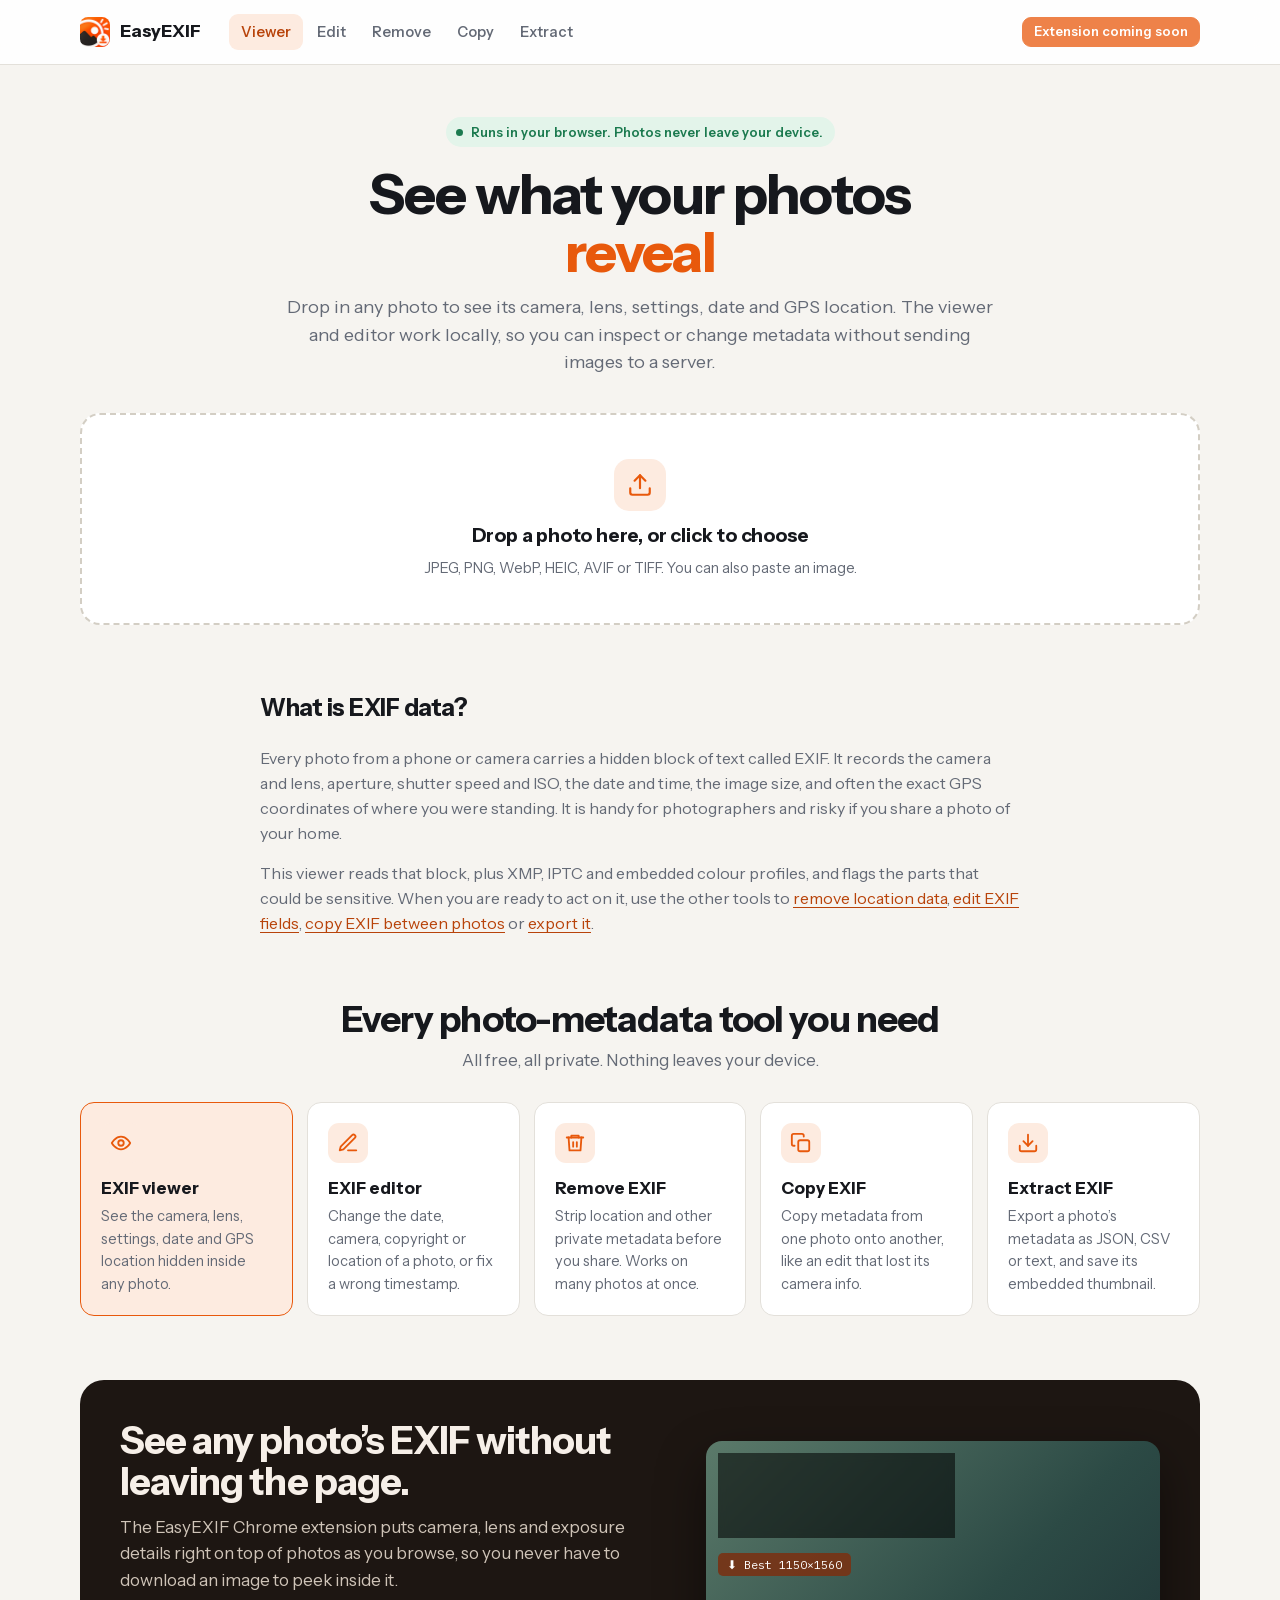
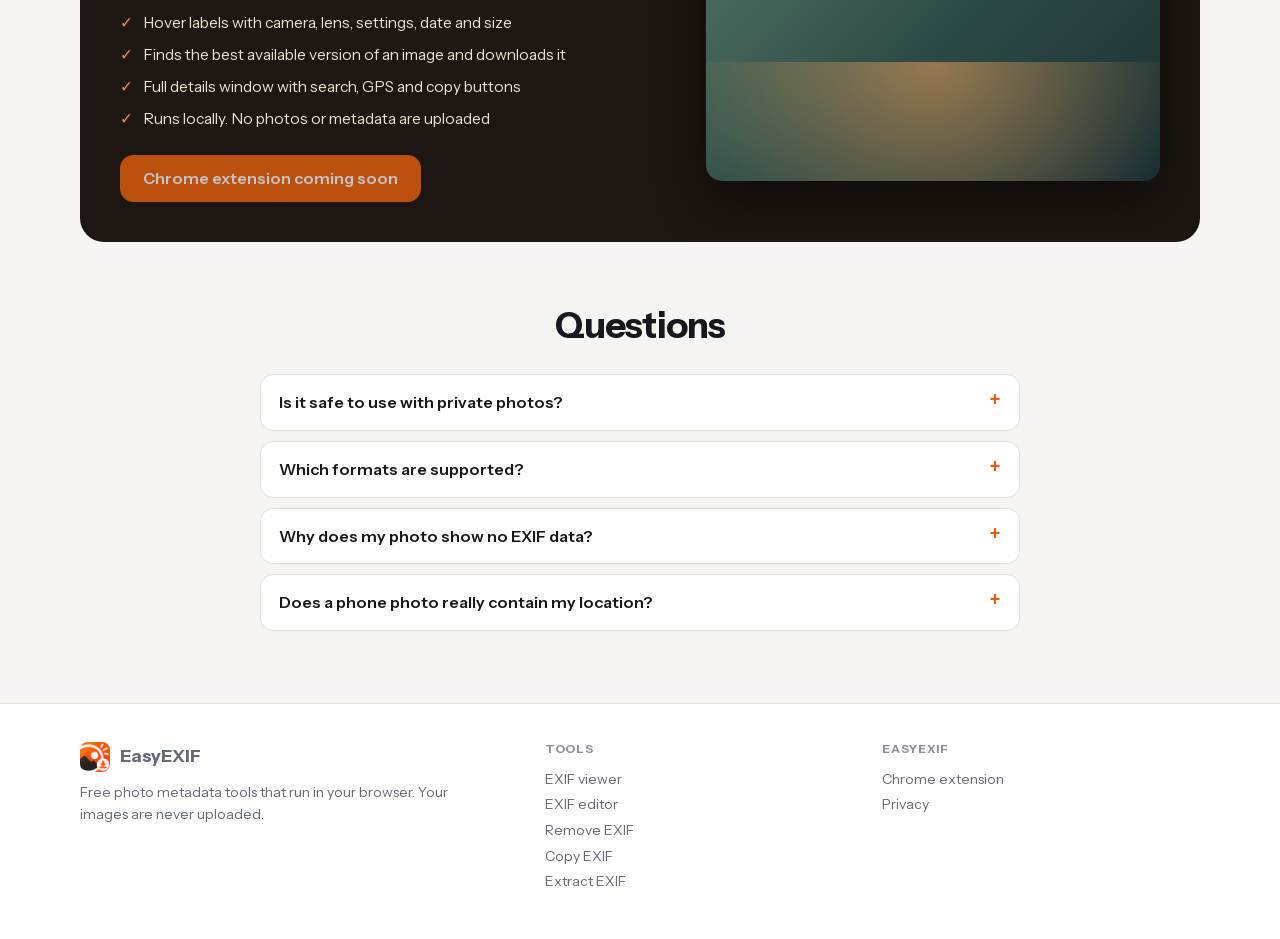
==== index.html @ 64e68ad9 "Add EasyEXIF website: EXIF viewer, editor, remover, copier and extractor Co-Authored-By: Claude Sonn" ====
<!doctype html>
<html lang="en">
<head>
<meta charset="utf-8">
<meta name="viewport" content="width=device-width, initial-scale=1">
<title>EXIF Viewer & Photo Metadata Tools | EasyEXIF</title>
<meta name="description" content="Free online EXIF viewer. Drop in any photo to see its camera, lens, settings, date and GPS location. Then edit, remove, copy or extract metadata. Runs in your browser and never uploads your images.">
<meta property="og:title" content="EasyEXIF: free EXIF viewer and photo metadata tools">
<meta property="og:description" content="View, edit, remove, copy and extract EXIF data in your browser. Your photos are never uploaded.">
<meta property="og:type" content="website">
<link rel="icon" href="favicon.png">
<link rel="stylesheet" href="css/site.css">
<script type="application/ld+json">{"@context":"https://schema.org","@type":"WebApplication","name":"EasyEXIF EXIF Viewer","applicationCategory":"MultimediaApplication","operatingSystem":"Any","offers":{"@type":"Offer","price":"0","priceCurrency":"USD"},"description":"View, edit, remove, copy and extract EXIF metadata from photos entirely in your browser."}</script>
<script type="application/ld+json">{"@context":"https://schema.org","@type":"FAQPage","mainEntity":[
{"@type":"Question","name":"What is EXIF data?","acceptedAnswer":{"@type":"Answer","text":"EXIF (Exchangeable Image File Format) is information a camera or phone stores inside a photo: the device model, lens, exposure settings, the date and time, and often the GPS location where it was taken."}},
{"@type":"Question","name":"Is it safe to upload my photo here?","acceptedAnswer":{"@type":"Answer","text":"Nothing is uploaded. The viewer and editor run locally in your browser, so you can inspect or change metadata without sending images to a server."}},
{"@type":"Question","name":"Why does my photo have no EXIF data?","acceptedAnswer":{"@type":"Answer","text":"Many websites, messaging apps and social networks remove metadata when you upload a picture. Screenshots and edited exports can also lack it."}}]}</script>
</head>
<body data-tool="view">
<div data-site="header"></div>
<main>
  <section class="hero wrap">
    <span class="eyebrow">Runs in your browser. Photos never leave your device.</span>
    <h1>See what your photos <em>reveal</em></h1>
    <p>Drop in any photo to see its camera, lens, settings, date and GPS location. The viewer and editor work locally, so you can inspect or change metadata without sending images to a server.</p>
  </section>

  <section class="wrap tool">
    <div class="drop" id="drop"></div>
    <div id="out" hidden></div>
  </section>

  <section class="block wrap narrow prose">
    <h2>What is EXIF data?</h2>
    <p>Every photo from a phone or camera carries a hidden block of text called EXIF. It records the camera and lens, aperture, shutter speed and ISO, the date and time, the image size, and often the exact GPS coordinates of where you were standing. It is handy for photographers and risky if you share a photo of your home.</p>
    <p>This viewer reads that block, plus XMP, IPTC and embedded colour profiles, and flags the parts that could be sensitive. When you are ready to act on it, use the other tools to <a href="remove.html">remove location data</a>, <a href="edit.html">edit EXIF fields</a>, <a href="copy.html">copy EXIF between photos</a> or <a href="extract.html">export it</a>.</p>
  </section>

  <section class="block" data-site="tools"></section>
  <section class="promo" data-site="promo"></section>

  <section class="block wrap narrow">
    <div class="section-title"><h2>Questions</h2></div>
    <div class="faq">
      <details><summary>Is it safe to use with private photos?</summary><p>Yes. The viewer and editor work locally in your browser, so you can inspect or change metadata without sending images to a server. You can even disconnect from the internet after the page loads and everything keeps working.</p></details>
      <details><summary>Which formats are supported?</summary><p>You can view metadata in JPEG, PNG, WebP, TIFF, HEIC and AVIF files. Editing, removing and copying work on JPEG, PNG and WebP.</p></details>
      <details><summary>Why does my photo show no EXIF data?</summary><p>Many websites, messaging apps and social networks remove metadata when you upload a picture, and screenshots never have camera data. If you saved the photo from a website, the original may have been stripped before it reached you.</p></details>
      <details><summary>Does a phone photo really contain my location?</summary><p>If location services are on for your camera app, yes: the latitude and longitude are written into the file. The viewer shows it and offers a one-click way to remove it.</p></details>
    </div>
  </section>
</main>
<div data-site="footer"></div>
<script src="js/exif-core.js"></script>
<script src="js/site.js"></script>
<script src="js/viewer.js"></script>
</body>
</html>
---- css/site.css ----
@font-face { font-family: "Instrument Sans"; src: url("../fonts/InstrumentSans-var.woff2") format("woff2"); font-weight: 400 700; font-style: normal; font-display: swap; }
@font-face { font-family: "IBM Plex Mono"; src: url("../fonts/IBMPlexMono-400.woff2") format("woff2"); font-weight: 400; font-style: normal; font-display: swap; }

:root {
  color-scheme: light dark;
  --ink: #16181d; --muted: #646a76; --faint: #8b909b; --line: #e3e0da; --paper: #ffffff; --canvas: #f6f4f0; --raised: #faf8f4;
  --accent: #e8590c; --accent-hover: #d14f08; --accent-soft: #fdebe0; --accent-ink: #b8430a;
  --ok: #1b7a4f; --ok-soft: #e3f4ea; --warn: #a8670a; --warn-soft: #fbefd5; --bad: #b3261e; --bad-soft: #fde7e5;
  --font: "Instrument Sans", system-ui, -apple-system, "Segoe UI", sans-serif;
  --mono: "IBM Plex Mono", ui-monospace, "SF Mono", Menlo, monospace;
  --radius: 14px;
  --shadow: 0 1px 2px rgba(22, 24, 29, .05), 0 8px 24px rgba(22, 24, 29, .06);
}
@media (prefers-color-scheme: dark) {
  :root {
    --ink: #f1efe9; --muted: #aaa89f; --faint: #7f7d76; --line: #2f2e2b; --paper: #1b1a18; --canvas: #121110; --raised: #232220;
    --accent: #f06a1f; --accent-hover: #ff7d36; --accent-soft: #3a2316; --accent-ink: #ff9a5c;
    --ok: #55c58c; --ok-soft: #153324; --warn: #e6b24d; --warn-soft: #382b10; --bad: #ff8a80; --bad-soft: #3a1b18;
    --shadow: 0 1px 2px rgba(0, 0, 0, .3), 0 8px 24px rgba(0, 0, 0, .35);
  }
}

* { box-sizing: border-box; }
[hidden] { display: none !important; }
html { scroll-behavior: smooth; }
body { margin: 0; background: var(--canvas); color: var(--ink); font: 16px/1.55 var(--font); -webkit-font-smoothing: antialiased; }
img { max-width: 100%; display: block; }
a { color: var(--accent-ink); text-underline-offset: 3px; }
a:hover { color: var(--accent); }
:focus-visible { outline: 2px solid var(--accent); outline-offset: 2px; border-radius: 6px; }
button, input, select, textarea { font: inherit; color: inherit; }
.wrap { width: min(1120px, 100% - 32px); margin-inline: auto; }
.narrow { width: min(760px, 100% - 32px); margin-inline: auto; }
.mono { font-family: var(--mono); }
.sr-only { position: absolute; width: 1px; height: 1px; overflow: hidden; clip: rect(0 0 0 0); white-space: nowrap; }

/* ---------- header / footer */
.site-header { position: sticky; top: 0; z-index: 20; background: color-mix(in srgb, var(--paper) 88%, transparent); backdrop-filter: blur(12px); border-bottom: 1px solid var(--line); }
.site-header .wrap { display: flex; align-items: center; gap: 20px; min-height: 64px; }
.brand { display: flex; align-items: center; gap: 10px; font-weight: 700; font-size: 18px; color: var(--ink); text-decoration: none; letter-spacing: -.01em; }
.brand img { width: 30px; height: 30px; border-radius: 8px; }
.nav { display: flex; gap: 2px; margin-left: 8px; flex: 1; overflow-x: auto; scrollbar-width: none; }
.nav a { padding: 7px 12px; border-radius: 9px; color: var(--muted); text-decoration: none; font-size: 14.5px; font-weight: 550; white-space: nowrap; }
.nav a:hover { color: var(--ink); background: var(--raised); }
.nav a[aria-current="page"] { color: var(--accent-ink); background: var(--accent-soft); }
.btn { display: inline-flex; align-items: center; justify-content: center; gap: 8px; padding: 9px 16px; border-radius: 11px; border: 1px solid var(--line); background: var(--paper); color: var(--ink); font-weight: 600; font-size: 14.5px; text-decoration: none; cursor: pointer; line-height: 1.2; }
.btn:hover:not(:disabled) { border-color: var(--accent); background: var(--accent-soft); color: var(--accent-ink); }
.btn:disabled { opacity: .45; cursor: not-allowed; }
.btn.primary { background: var(--accent); border-color: var(--accent); color: #fff; }
.btn.primary:hover:not(:disabled) { background: var(--accent-hover); border-color: var(--accent-hover); color: #fff; }
.btn.small { padding: 6px 11px; font-size: 13px; border-radius: 9px; }
.btn.big { padding: 13px 22px; font-size: 16px; border-radius: 13px; }
.site-footer { margin-top: 72px; border-top: 1px solid var(--line); background: var(--paper); padding: 36px 0 44px; color: var(--muted); font-size: 14px; }
.site-footer .wrap { display: grid; gap: 20px; grid-template-columns: 1.4fr 1fr 1fr; }
.site-footer h4 { margin: 0 0 8px; font-size: 12px; text-transform: uppercase; letter-spacing: .07em; color: var(--faint); }
.site-footer a { display: block; color: var(--muted); text-decoration: none; padding: 2px 0; }
.site-footer a:hover { color: var(--accent-ink); }
.site-footer p { margin: 8px 0 0; max-width: 40ch; }

/* ---------- hero */
.hero { padding: 52px 0 28px; text-align: center; }
.eyebrow { display: inline-flex; align-items: center; gap: 8px; padding: 5px 12px 5px 10px; border-radius: 999px; background: var(--ok-soft); color: var(--ok); font-size: 13px; font-weight: 600; }
.eyebrow::before { content: ""; width: 7px; height: 7px; border-radius: 50%; background: currentColor; }
.hero h1 { margin: 18px auto 12px; max-width: 18ch; font-size: clamp(34px, 6vw, 56px); line-height: 1.04; letter-spacing: -.03em; font-weight: 700; }
.hero h1 em { font-style: normal; color: var(--accent); }
.hero p { margin: 0 auto; max-width: 60ch; color: var(--muted); font-size: 18px; }

/* ---------- dropzone */
.drop { display: grid; place-items: center; text-align: center; gap: 6px; padding: 44px 24px; border: 2px dashed #d3cec4; border-radius: 20px; background: var(--paper); cursor: pointer; transition: border-color .15s, background .15s; }
@media (prefers-color-scheme: dark) { .drop { border-color: #444138; } }
.drop:hover, .drop.over { border-color: var(--accent); background: var(--accent-soft); }
.drop .icon { width: 52px; height: 52px; border-radius: 15px; background: var(--accent-soft); color: var(--accent); display: grid; place-items: center; margin-bottom: 4px; }
.drop strong { font-size: 19px; letter-spacing: -.01em; }
.drop span { color: var(--muted); font-size: 14.5px; }
.drop.compact { padding: 22px 18px; border-radius: 16px; }
.drop.compact .icon { width: 40px; height: 40px; border-radius: 12px; }
.drop.compact strong { font-size: 16px; }
.drop.filled { border-style: solid; border-color: var(--line); cursor: default; }
.drop input { display: none; }
.drop .inner { display: grid; justify-items: center; gap: 6px; width: 100%; }

/* ---------- panels */
.panel { background: var(--paper); border: 1px solid var(--line); border-radius: var(--radius); box-shadow: var(--shadow); }
.panel-pad { padding: 20px; }
.panel h2, .panel h3 { margin: 0 0 4px; letter-spacing: -.01em; }
.muted { color: var(--muted); }
.small { font-size: 13.5px; }
.stack { display: grid; gap: 16px; }
.row { display: flex; flex-wrap: wrap; gap: 10px; align-items: center; }
.tool { margin-top: 8px; }
.notice { padding: 11px 14px; border-radius: 11px; font-size: 14px; background: var(--accent-soft); color: var(--accent-ink); }
.notice.ok { background: var(--ok-soft); color: var(--ok); }
.notice.warn { background: var(--warn-soft); color: var(--warn); }
.notice.bad { background: var(--bad-soft); color: var(--bad); }

/* ---------- viewer */
.viewer { display: grid; grid-template-columns: minmax(280px, 380px) 1fr; gap: 20px; margin-top: 20px; align-items: start; }
.preview { position: sticky; top: 84px; overflow: hidden; }
.preview .frame { background: repeating-conic-gradient(var(--raised) 0 25%, var(--paper) 0 50%) 0 0 / 18px 18px; display: grid; place-items: center; max-height: 380px; }
.preview img { max-height: 380px; width: auto; max-width: 100%; object-fit: contain; }
.preview .meta { padding: 14px 16px 16px; display: grid; gap: 8px; }
.preview .file { font-weight: 650; word-break: break-all; line-height: 1.3; }
.facts { display: grid; gap: 7px; margin: 0; }
.facts div { display: flex; justify-content: space-between; gap: 12px; font-size: 14px; }
.facts dt { color: var(--muted); flex: none; }
.facts dd { margin: 0; text-align: right; font-weight: 550; word-break: break-word; }
.flags { display: grid; gap: 8px; }
.flag { display: grid; grid-template-columns: auto 1fr; gap: 2px 10px; padding: 10px 12px; border-radius: 11px; border: 1px solid var(--line); background: var(--paper); }
.flag b { font-size: 14px; }
.flag span { grid-column: 2; color: var(--muted); font-size: 13px; }
.flag::before { content: ""; width: 9px; height: 9px; border-radius: 50%; margin-top: 6px; background: var(--faint); grid-row: 1; }
.flag.high { border-color: color-mix(in srgb, var(--bad) 40%, var(--line)); background: var(--bad-soft); } .flag.high::before { background: var(--bad); }
.flag.medium { background: var(--warn-soft); border-color: color-mix(in srgb, var(--warn) 35%, var(--line)); } .flag.medium::before { background: var(--warn); }
.flag.low::before { background: var(--faint); }
.results-head { display: flex; flex-wrap: wrap; gap: 10px; align-items: center; justify-content: space-between; padding: 14px 16px; border-bottom: 1px solid var(--line); }
.search { flex: 1 1 200px; min-width: 160px; padding: 8px 12px; border-radius: 10px; border: 1px solid var(--line); background: var(--raised); }
.search:focus { outline: 2px solid var(--accent); border-color: transparent; }
.headline { padding: 18px 20px; border-bottom: 1px solid var(--line); }
.headline .cam { font-size: 22px; font-weight: 700; letter-spacing: -.02em; line-height: 1.2; }
.headline .exp { font-family: var(--mono); color: var(--accent-ink); margin-top: 6px; font-size: 15px; }
.headline .sub { color: var(--muted); font-size: 14px; margin-top: 2px; }
.group { border-bottom: 1px solid var(--line); }
.group:last-child { border-bottom: 0; }
.group h3 { margin: 0; padding: 14px 20px 8px; font-size: 12px; font-weight: 650; text-transform: uppercase; letter-spacing: .07em; color: var(--faint); display: flex; justify-content: space-between; }
.tbl { width: 100%; border-collapse: collapse; }
.tbl th, .tbl td { padding: 7px 20px; text-align: left; font-size: 14px; vertical-align: top; }
.tbl th { width: 40%; font-weight: 500; color: var(--muted); }
.tbl td { font-family: var(--mono); font-size: 13px; word-break: break-word; }
.tbl tr:hover { background: var(--raised); }
.tbl tr[hidden] { display: none; }
.map-link { font-family: var(--font); font-weight: 600; }
.empty { padding: 36px 24px; text-align: center; color: var(--muted); }
.empty h3 { margin: 0 0 6px; color: var(--ink); font-size: 19px; }
.xmp-raw { margin: 0; padding: 14px 20px; background: var(--raised); font: 12px/1.5 var(--mono); max-height: 320px; overflow: auto; white-space: pre-wrap; word-break: break-all; }

/* ---------- forms */
.fields { display: grid; grid-template-columns: repeat(2, minmax(0, 1fr)); gap: 12px 16px; }
.field { display: grid; gap: 4px; }
.field.wide { grid-column: 1 / -1; }
.field label { font-size: 13px; font-weight: 600; color: var(--muted); }
.field input, .field select, .field textarea { padding: 9px 11px; border-radius: 10px; border: 1px solid var(--line); background: var(--raised); width: 100%; }
.field input:focus, .field select:focus, .field textarea:focus { outline: 2px solid var(--accent); border-color: transparent; }
.field small { color: var(--faint); font-size: 12px; }
.fieldset-title { grid-column: 1 / -1; margin: 10px 0 -2px; font-size: 12px; text-transform: uppercase; letter-spacing: .07em; color: var(--faint); font-weight: 650; }
.check { display: flex; gap: 10px; align-items: flex-start; font-size: 14.5px; cursor: pointer; }
.check input { margin-top: 4px; accent-color: var(--accent); width: 16px; height: 16px; flex: none; }
.check small { display: block; color: var(--muted); font-size: 13px; }
.two { display: grid; grid-template-columns: 1fr 1fr; gap: 20px; }
.slot { position: relative; }
.slot-title { font-size: 12px; text-transform: uppercase; letter-spacing: .07em; font-weight: 650; color: var(--faint); margin-bottom: 8px; display: flex; align-items: center; gap: 8px; }
.slot-title i { font-style: normal; display: inline-grid; place-items: center; width: 20px; height: 20px; border-radius: 50%; background: var(--accent); color: #fff; font-size: 11px; letter-spacing: 0; }
.thumb-row { display: flex; gap: 12px; align-items: center; }
.thumb-row img { width: 64px; height: 64px; object-fit: cover; border-radius: 10px; border: 1px solid var(--line); flex: none; }
.thumb-row .name { font-weight: 600; word-break: break-all; line-height: 1.3; }
.compare { display: grid; gap: 0; border: 1px solid var(--line); border-radius: 12px; overflow: hidden; }
.compare .head, .compare .line { display: grid; grid-template-columns: 1.1fr 1fr 1fr; gap: 12px; padding: 8px 14px; font-size: 13.5px; }
.compare .head { background: var(--raised); font-size: 12px; text-transform: uppercase; letter-spacing: .06em; color: var(--faint); font-weight: 650; }
.compare .line { border-top: 1px solid var(--line); font-family: var(--mono); font-size: 12.5px; }
.compare .line span:first-child { font-family: var(--font); color: var(--muted); font-size: 13.5px; }
.compare .line .changed { color: var(--accent-ink); font-weight: 600; }

/* file list (remove / extract) */
.files { display: grid; gap: 8px; }
.file-item { display: grid; grid-template-columns: 52px 1fr auto; gap: 12px; align-items: center; padding: 10px 12px; border: 1px solid var(--line); border-radius: 12px; background: var(--paper); }
.file-item img { width: 52px; height: 52px; object-fit: cover; border-radius: 8px; background: var(--raised); }
.file-item .name { font-weight: 600; word-break: break-all; line-height: 1.25; }
.file-item .info { color: var(--muted); font-size: 13px; }
.pill { display: inline-block; padding: 2px 9px; border-radius: 999px; font-size: 12px; font-weight: 600; background: var(--raised); color: var(--muted); border: 1px solid var(--line); }
.pill.ok { background: var(--ok-soft); color: var(--ok); border-color: transparent; }
.pill.warn { background: var(--warn-soft); color: var(--warn); border-color: transparent; }
.pill.bad { background: var(--bad-soft); color: var(--bad); border-color: transparent; }

/* ---------- sections */
section.block { margin-top: 64px; }
.section-title { text-align: center; margin: 0 auto 28px; max-width: 640px; }
.section-title h2 { margin: 0 0 8px; font-size: clamp(26px, 4vw, 36px); letter-spacing: -.025em; line-height: 1.1; }
.section-title p { margin: 0; color: var(--muted); font-size: 17px; }
.cards { display: grid; grid-template-columns: repeat(auto-fit, minmax(210px, 1fr)); gap: 14px; }
.card { display: block; padding: 20px; background: var(--paper); border: 1px solid var(--line); border-radius: var(--radius); text-decoration: none; color: var(--ink); transition: transform .15s, border-color .15s, box-shadow .15s; }
.card:hover { transform: translateY(-2px); border-color: var(--accent); box-shadow: var(--shadow); color: var(--ink); }
.card[aria-current="page"] { border-color: var(--accent); background: var(--accent-soft); }
.card .icon { width: 40px; height: 40px; border-radius: 11px; background: var(--accent-soft); color: var(--accent); display: grid; place-items: center; margin-bottom: 12px; }
.card h3 { margin: 0 0 4px; font-size: 17px; }
.card p { margin: 0; color: var(--muted); font-size: 14.5px; }
.promo { margin-top: 64px; }
.promo-box { display: grid; grid-template-columns: 1.1fr .9fr; gap: 32px; align-items: center; padding: 40px; border-radius: 24px; background: #1d1612; color: #f6efe8; overflow: hidden; position: relative; }
.promo-box h2 { margin: 0 0 12px; font-size: clamp(26px, 4vw, 38px); letter-spacing: -.025em; line-height: 1.08; }
.promo-box p { margin: 0 0 18px; color: #cfc4b8; font-size: 17px; }
.promo-box ul { margin: 0 0 24px; padding: 0; list-style: none; display: grid; gap: 8px; color: #e9dfd4; }
.promo-box li { display: flex; gap: 10px; font-size: 15.5px; }
.promo-box li::before { content: "✓"; color: #ff8a4c; font-weight: 700; }
.promo-box .btn.primary { background: #f0640f; border-color: #f0640f; }
.promo-box .btn.ghost { background: transparent; color: #f6efe8; border-color: #5a4b3f; }
.promo-box .btn.ghost:hover { border-color: #ff8a4c; background: rgba(255, 138, 76, .12); color: #fff; }
.mock { position: relative; border-radius: 16px; aspect-ratio: 4 / 3; background: linear-gradient(135deg, #5b7a6a, #2c4a45 55%, #1c2f33); box-shadow: 0 20px 50px rgba(0, 0, 0, .45); overflow: hidden; }
.mock::after { content: ""; position: absolute; inset: auto -10% -35% -10%; height: 70%; background: radial-gradient(ellipse at 50% 0, rgba(240, 160, 90, .55), transparent 65%); }
.mock .label { position: absolute; left: 12px; top: 12px; z-index: 2; background: rgba(0, 0, 0, .55); color: #fff; font: 11.5px/1.5 var(--mono); padding: 8px 10px; border-radius: 6px; backdrop-filter: blur(4px); }
.mock .dl { position: absolute; left: 12px; top: 112px; z-index: 2; background: rgba(120, 50, 20, .9); color: #fff; font: 11.5px var(--mono); padding: 4px 9px; border-radius: 5px; }
.faq { display: grid; gap: 10px; }
.faq details { background: var(--paper); border: 1px solid var(--line); border-radius: 13px; padding: 0 18px; }
.faq summary { padding: 15px 0; font-weight: 600; cursor: pointer; list-style: none; display: flex; justify-content: space-between; gap: 12px; }
.faq summary::-webkit-details-marker { display: none; }
.faq summary::after { content: "+"; color: var(--accent); font-size: 20px; line-height: 1; }
.faq details[open] summary::after { content: "–"; }
.faq details p { margin: 0 0 16px; color: var(--muted); }
.prose { color: var(--muted); }
.prose h2 { color: var(--ink); letter-spacing: -.02em; }
.steps { counter-reset: s; display: grid; gap: 12px; padding: 0; list-style: none; }
.steps li { counter-increment: s; display: grid; grid-template-columns: 34px 1fr; gap: 12px; }
.steps li::before { content: counter(s); width: 34px; height: 34px; border-radius: 50%; background: var(--accent-soft); color: var(--accent-ink); display: grid; place-items: center; font-weight: 700; }
.steps b { color: var(--ink); display: block; }
.toast { position: fixed; left: 50%; bottom: 24px; transform: translateX(-50%); background: var(--ink); color: var(--paper); padding: 10px 18px; border-radius: 12px; font-size: 14.5px; z-index: 50; box-shadow: var(--shadow); }

@media (max-width: 860px) {
  .viewer { grid-template-columns: 1fr; }
  .preview { position: static; }
  .two, .promo-box, .site-footer .wrap { grid-template-columns: 1fr; }
  .promo-box { padding: 28px 22px; }
  .fields { grid-template-columns: 1fr; }
  .site-header .wrap { gap: 10px; }
  .site-header .btn.small { display: none; }
  .tbl th { width: 46%; }
  .tbl th, .tbl td { padding: 7px 14px; }
}
@media (prefers-reduced-motion: reduce) { * { transition: none !important; scroll-behavior: auto !important; } }
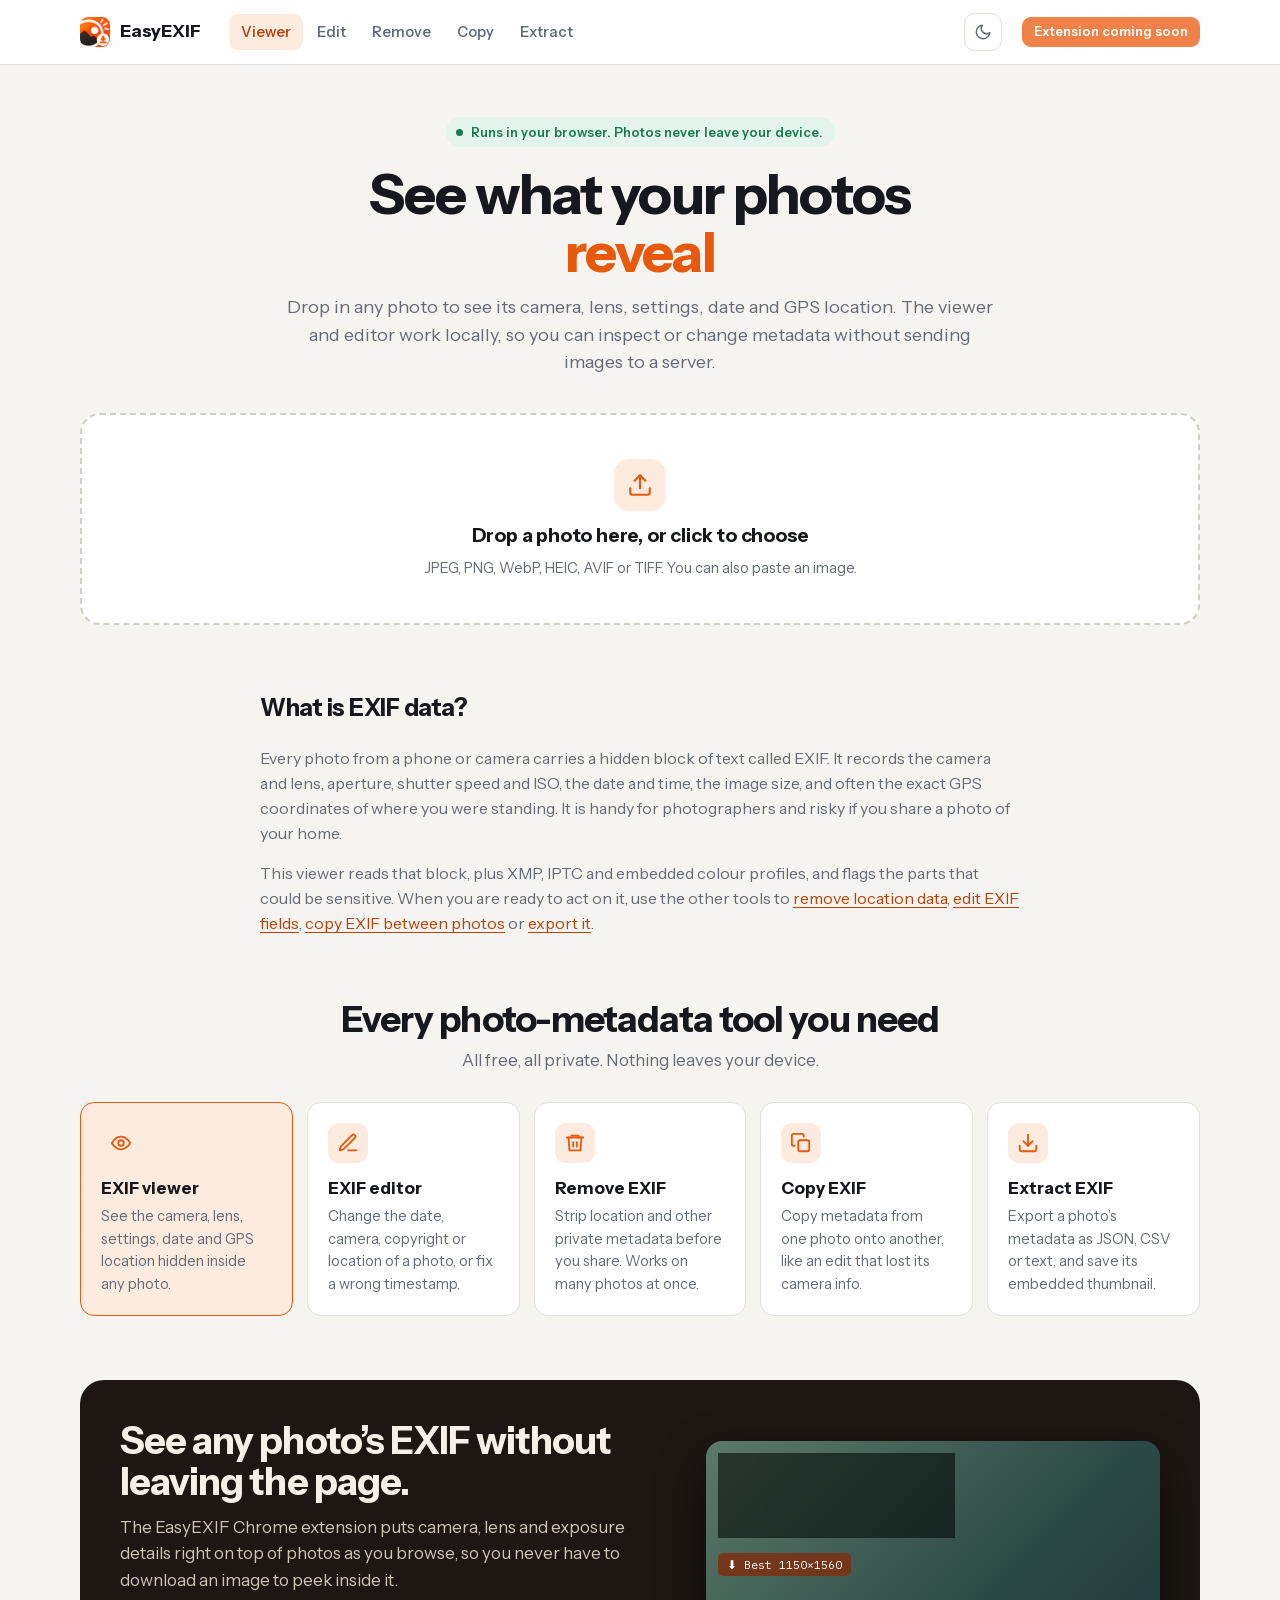
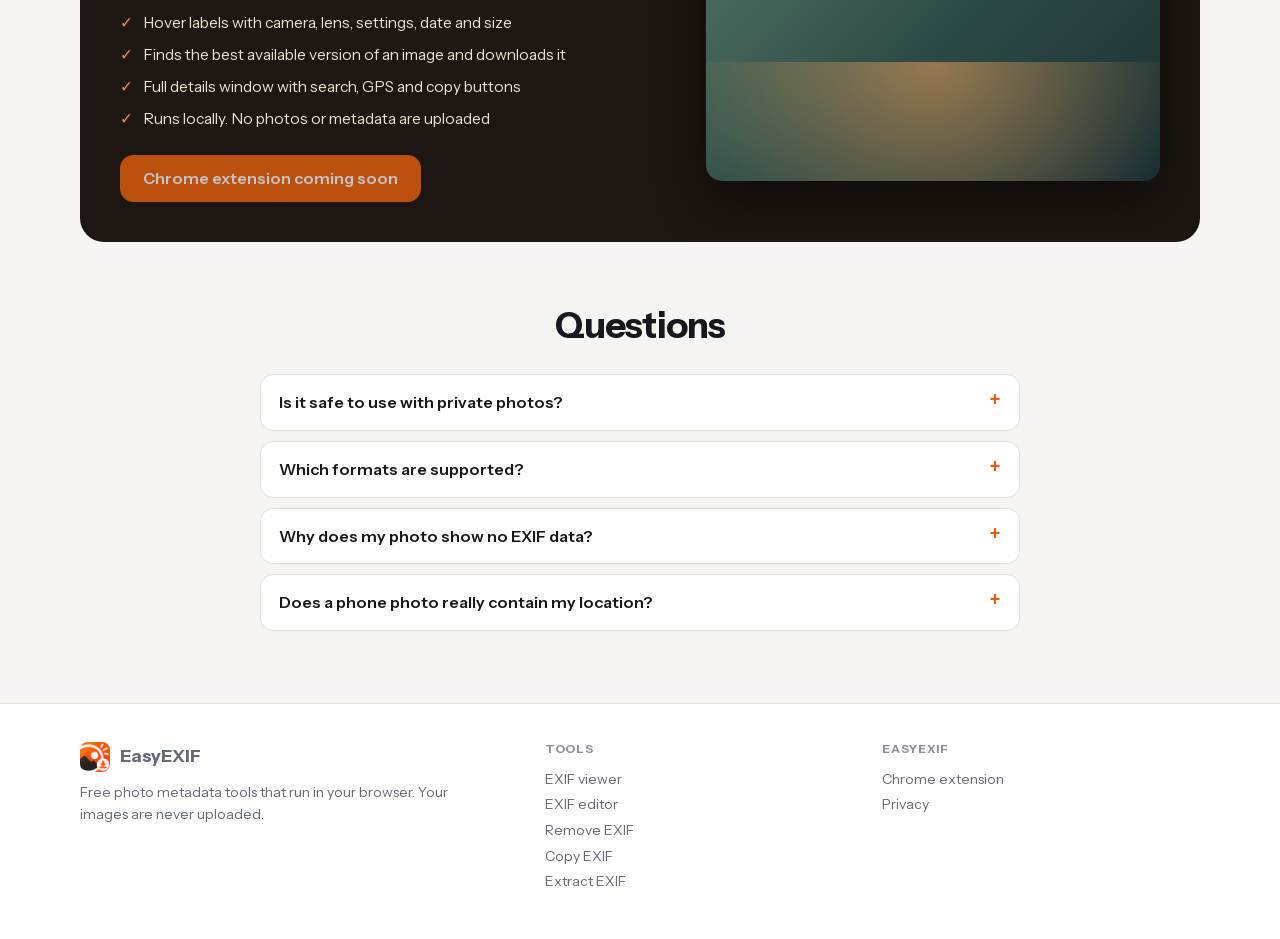
==== commit efad4d42: "Add light/dark mode toggle Co-Authored-By: Claude Sonnet 5.5 <noreply@anthropic.com>" ====
--- a/index.html
+++ b/index.html
@@ -10,6 +10,7 @@
 <meta property="og:type" content="website">
 <link rel="icon" href="favicon.png">
 <link rel="stylesheet" href="css/site.css">
+<script src="js/theme.js"></script>
 <script type="application/ld+json">{"@context":"https://schema.org","@type":"WebApplication","name":"EasyEXIF EXIF Viewer","applicationCategory":"MultimediaApplication","operatingSystem":"Any","offers":{"@type":"Offer","price":"0","priceCurrency":"USD"},"description":"View, edit, remove, copy and extract EXIF metadata from photos entirely in your browser."}</script>
 <script type="application/ld+json">{"@context":"https://schema.org","@type":"FAQPage","mainEntity":[
 {"@type":"Question","name":"What is EXIF data?","acceptedAnswer":{"@type":"Answer","text":"EXIF (Exchangeable Image File Format) is information a camera or phone stores inside a photo: the device model, lens, exposure settings, the date and time, and often the GPS location where it was taken."}},
--- a/css/site.css
+++ b/css/site.css
@@ -12,13 +12,22 @@
   --shadow: 0 1px 2px rgba(22, 24, 29, .05), 0 8px 24px rgba(22, 24, 29, .06);
 }
 @media (prefers-color-scheme: dark) {
-  :root {
+  :root:not([data-theme="light"]) {
     --ink: #f1efe9; --muted: #aaa89f; --faint: #7f7d76; --line: #2f2e2b; --paper: #1b1a18; --canvas: #121110; --raised: #232220;
     --accent: #f06a1f; --accent-hover: #ff7d36; --accent-soft: #3a2316; --accent-ink: #ff9a5c;
     --ok: #55c58c; --ok-soft: #153324; --warn: #e6b24d; --warn-soft: #382b10; --bad: #ff8a80; --bad-soft: #3a1b18;
     --shadow: 0 1px 2px rgba(0, 0, 0, .3), 0 8px 24px rgba(0, 0, 0, .35);
+    color-scheme: dark;
   }
 }
+:root[data-theme="dark"] {
+    --ink: #f1efe9; --muted: #aaa89f; --faint: #7f7d76; --line: #2f2e2b; --paper: #1b1a18; --canvas: #121110; --raised: #232220;
+    --accent: #f06a1f; --accent-hover: #ff7d36; --accent-soft: #3a2316; --accent-ink: #ff9a5c;
+    --ok: #55c58c; --ok-soft: #153324; --warn: #e6b24d; --warn-soft: #382b10; --bad: #ff8a80; --bad-soft: #3a1b18;
+    --shadow: 0 1px 2px rgba(0, 0, 0, .3), 0 8px 24px rgba(0, 0, 0, .35);
+  color-scheme: dark;
+}
+:root[data-theme="light"] { color-scheme: light; }
 
 * { box-sizing: border-box; }
 [hidden] { display: none !important; }
@@ -67,7 +76,8 @@
 
 /* ---------- dropzone */
 .drop { display: grid; place-items: center; text-align: center; gap: 6px; padding: 44px 24px; border: 2px dashed #d3cec4; border-radius: 20px; background: var(--paper); cursor: pointer; transition: border-color .15s, background .15s; }
-@media (prefers-color-scheme: dark) { .drop { border-color: #444138; } }
+@media (prefers-color-scheme: dark) { :root:not([data-theme="light"]) .drop { border-color: #444138; } }
+:root[data-theme="dark"] .drop { border-color: #444138; }
 .drop:hover, .drop.over { border-color: var(--accent); background: var(--accent-soft); }
 .drop .icon { width: 52px; height: 52px; border-radius: 15px; background: var(--accent-soft); color: var(--accent); display: grid; place-items: center; margin-bottom: 4px; }
 .drop strong { font-size: 19px; letter-spacing: -.01em; }
@@ -95,9 +105,9 @@
 
 /* ---------- viewer */
 .viewer { display: grid; grid-template-columns: minmax(280px, 380px) 1fr; gap: 20px; margin-top: 20px; align-items: start; }
-.preview { position: sticky; top: 84px; overflow: hidden; }
-.preview .frame { background: repeating-conic-gradient(var(--raised) 0 25%, var(--paper) 0 50%) 0 0 / 18px 18px; display: grid; place-items: center; max-height: 380px; }
-.preview img { max-height: 380px; width: auto; max-width: 100%; object-fit: contain; }
+.preview { overflow: hidden; }
+.preview .frame { background: var(--raised); line-height: 0; }
+.preview img { width: 100%; height: auto; max-height: 560px; object-fit: cover; }
 .preview .meta { padding: 14px 16px 16px; display: grid; gap: 8px; }
 .preview .file { font-weight: 650; word-break: break-all; line-height: 1.3; }
 .facts { display: grid; gap: 7px; margin: 0; }
@@ -223,3 +233,34 @@
   .tbl th, .tbl td { padding: 7px 14px; }
 }
 @media (prefers-reduced-motion: reduce) { * { transition: none !important; scroll-behavior: auto !important; } }
+
+.page-drop { position: fixed; inset: 0; z-index: 100; display: grid; place-items: center; text-align: center; background: color-mix(in srgb, var(--canvas) 82%, transparent); backdrop-filter: blur(6px); pointer-events: none; }
+.page-drop > div { display: grid; gap: 4px; padding: 48px 56px; border: 3px dashed var(--accent); border-radius: 28px; background: var(--accent-soft); color: var(--accent-ink); margin: 16px; }
+.page-drop strong { font-size: 28px; letter-spacing: -.02em; }
+.page-drop span { font-size: 15px; }
+
+/* When a photo opens, scroll so the results sit below the sticky header with some space above them. */
+#out, #editor, #work, #panel { scroll-margin-top: 84px; }
+
+.group.fold summary { padding: 14px 20px; display: flex; justify-content: space-between; align-items: center; gap: 12px; cursor: pointer; list-style: none; font-size: 12px; font-weight: 650; text-transform: uppercase; letter-spacing: .07em; color: var(--faint); }
+.group.fold summary::-webkit-details-marker { display: none; }
+.group.fold summary span:first-child::before { content: "▸"; display: inline-block; width: 1.3em; transition: transform .15s; }
+.group.fold[open] summary span:first-child::before { transform: rotate(90deg); }
+.group.fold summary:hover { color: var(--accent-ink); }
+.group.fold[open] summary { padding-bottom: 8px; }
+
+.flag.ok { grid-template-columns: auto 1fr; background: var(--ok-soft); border-color: transparent; color: var(--ok); }
+.flag.ok::before { background: var(--ok); }
+.flag.tip { background: var(--paper); border-style: dashed; }
+.flag.tip::before { background: var(--accent); }
+.signup { margin-top: 18px; display: grid; gap: 8px; }
+.signup label { font-size: 14.5px; color: #e9dfd4; }
+.signup input[type=email] { flex: 1 1 220px; min-width: 0; padding: 11px 14px; border-radius: 11px; border: 1px solid #5a4b3f; background: rgba(255, 255, 255, .06); color: #fff; }
+.signup input[type=email]::placeholder { color: #9d9186; }
+.signup-msg { margin: 0; min-height: 1.2em; font-size: 14px; color: #ffb184; }
+
+.theme-toggle { width: 38px; height: 38px; flex: none; display: grid; place-items: center; padding: 0; border-radius: 11px; border: 1px solid var(--line); background: var(--paper); color: var(--muted); cursor: pointer; }
+.theme-toggle:hover { border-color: var(--accent); color: var(--accent-ink); background: var(--accent-soft); }
+.theme-toggle .sun { display: none; }
+:root[data-theme="dark"] .theme-toggle .sun { display: block; } :root[data-theme="dark"] .theme-toggle .moon { display: none; }
+@media (prefers-color-scheme: dark) { :root:not([data-theme="light"]) .theme-toggle .sun { display: block; } :root:not([data-theme="light"]) .theme-toggle .moon { display: none; } }
